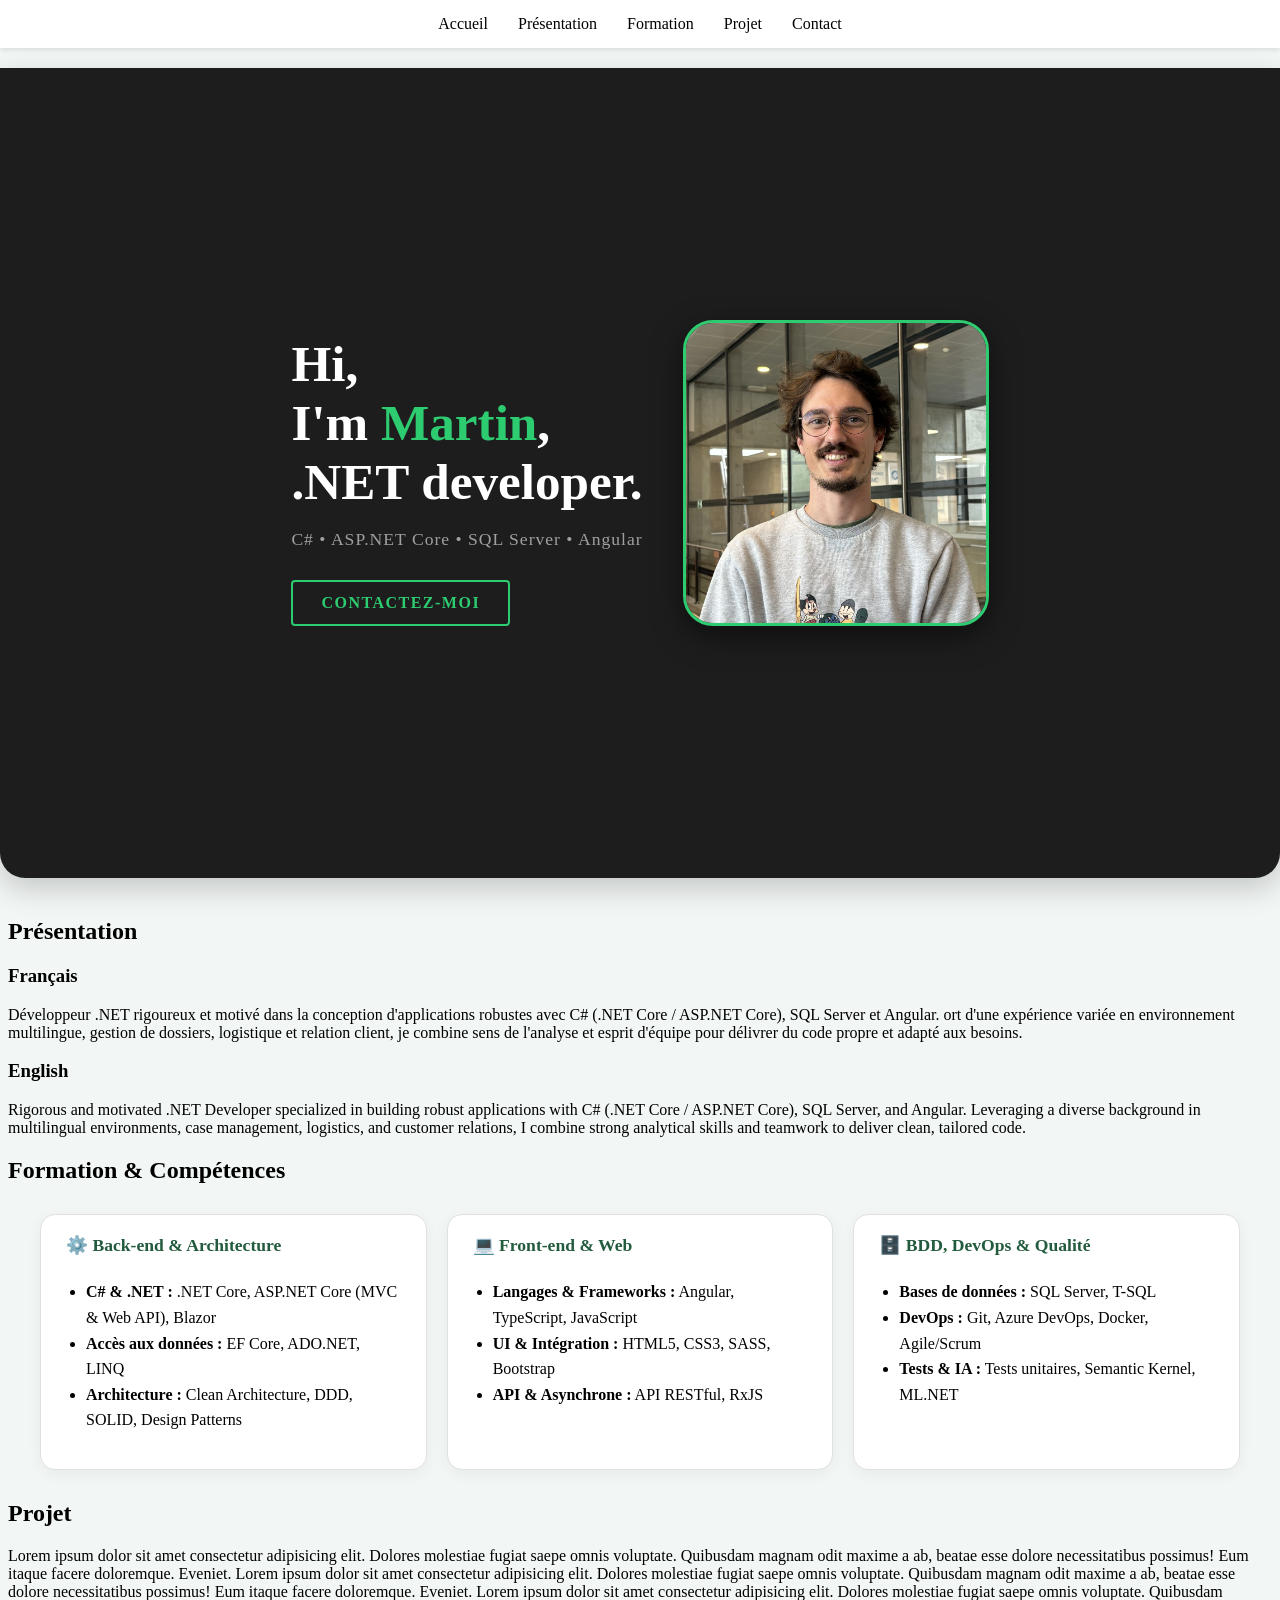
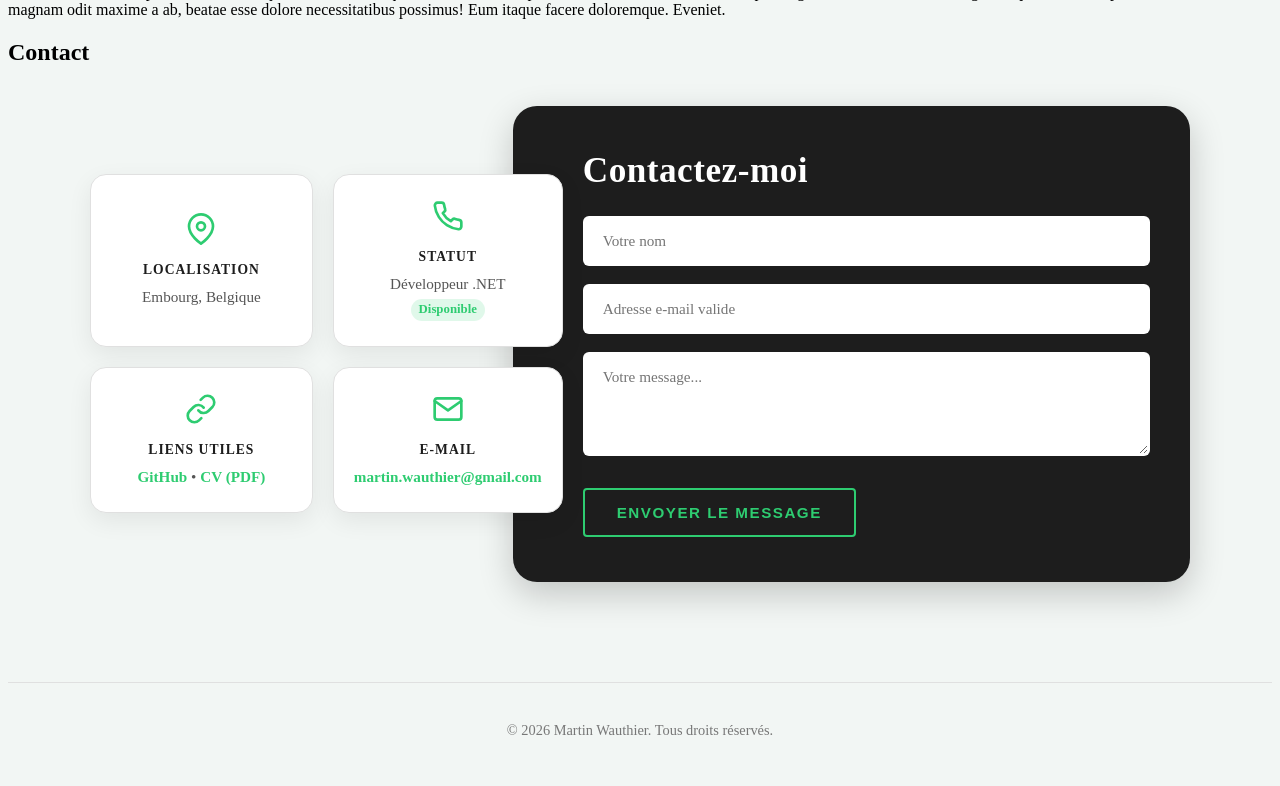
==== index.html @ 6da861cb "Rename Index.html to index.html" ====
<!DOCTYPE html>
<html lang="fr">
<head>
    <meta charset="UTF-8">
    <meta name="viewport" content="width=device-width, initial-scale=1.0">
    <link rel="stylesheet" href="main.css">
    <title>PortFolio Martin Wauthier</title>
</head>
<body >
    <nav class="navbar">
        <a href="#">Accueil</a>
        <a href="#presentation">Présentation</a>
        <a href="#formation">Formation</a>
        <a href="#projet">Projet</a>
        <a href="#contact">Contact</a>
    </nav>

    <header class="hero-section" id="accueil">
        <div class="hero-container">
            <div class="hero-left">
                
                <br>
                
                <h1 class="hero-title">
                    Hi,<br>
                    I'm <span class="highlight-name">Martin</span>,<br>
                     <span style="white-space: nowrap;">.NET developer.</span>
                </h1>
               
                <p class="hero-subtitle">C# • ASP.NET Core • SQL Server • Angular</p>
                <a href="#contact" class="btn-hero">CONTACTEZ-MOI</a>
                <br><br>
                
            </div>
            <div class="hero-right">
                <img src="PhotoProfil.webp" alt="Photo de profil de Martin Wauthier" class="hero-profile-picture">
            </div>
        </div>
    </header>    

    <h2 id="presentation">Présentation</h2>
    <div>
         <h3>Français</h3>
            
         Développeur .NET rigoureux et motivé dans la conception d'applications robustes avec C# (.NET Core / ASP.NET Core), SQL Server et Angular.
         ort d'une expérience variée en environnement multilingue, gestion de dossiers, logistique et relation client, je combine sens de l'analyse et esprit d'équipe pour délivrer du code propre et adapté aux besoins.

         <br>
         <h3>English</h3>
            
         Rigorous and motivated .NET Developer specialized in building robust applications with C# (.NET Core / ASP.NET Core), SQL Server, and Angular.
         Leveraging a diverse background in multilingual environments, case management, logistics, and customer relations, I combine strong analytical skills and teamwork to deliver clean, tailored code.

    </div>
    <h2 id="formation">Formation & Compétences</h2>

    <div class="skills-container">

        <div class="card">
            <h4>⚙️ Back-end & Architecture</h4>
            <ul>
                <li><strong>C# & .NET :</strong> .NET Core, ASP.NET Core (MVC & Web API), Blazor</li>
                <li><strong>Accès aux données :</strong> EF Core, ADO.NET, LINQ</li>
                <li><strong>Architecture :</strong> Clean Architecture, DDD, SOLID, Design Patterns</li>
            </ul>
        </div>

        <div class="card">
            <h4>💻 Front-end & Web</h4>
            <ul>
                <li><strong>Langages & Frameworks :</strong> Angular, TypeScript, JavaScript</li>
                <li><strong>UI & Intégration :</strong> HTML5, CSS3, SASS, Bootstrap</li>
                <li><strong>API & Asynchrone :</strong> API RESTful, RxJS</li>
            </ul>
        </div>

        <div class="card">
            <h4>🗄️ BDD, DevOps & Qualité</h4>
            <ul>
                <li><strong>Bases de données :</strong> SQL Server, T-SQL</li>
                <li><strong>DevOps :</strong> Git, Azure DevOps, Docker, Agile/Scrum</li>
                <li><strong>Tests & IA :</strong> Tests unitaires, Semantic Kernel, ML.NET</li>
            </ul>
        </div>

    </div>


    <h2 id="projet">Projet</h2>
    <div>Lorem ipsum dolor sit amet consectetur adipisicing elit. Dolores molestiae fugiat saepe omnis voluptate.
             Quibusdam magnam odit maxime a ab, beatae esse dolore necessitatibus possimus! Eum itaque facere doloremque. Eveniet.
            Lorem ipsum dolor sit amet consectetur adipisicing elit. Dolores molestiae fugiat saepe omnis voluptate.
             Quibusdam magnam odit maxime a ab, beatae esse dolore necessitatibus possimus! Eum itaque facere doloremque. Eveniet.
            Lorem ipsum dolor sit amet consectetur adipisicing elit. Dolores molestiae fugiat saepe omnis voluptate.
             Quibusdam magnam odit maxime a ab, beatae esse dolore necessitatibus possimus! Eum itaque facere doloremque. Eveniet.
            </div>
    <h2 id="contact">Contact</h2>

    <section class="contact-section">
        <div class="contact-container">
            
            <!-- Grille de cartes (Gauche) -->
            <div class="contact-cards-grid">
                <div class="contact-card">
                    <div class="contact-icon">
                        <svg width="32" height="32" viewBox="0 0 24 24" fill="none" stroke="#2ecc71" stroke-width="2" stroke-linecap="round" stroke-linejoin="round"><path d="M21 10c0 7-9 13-9 13s-9-6-9-13a9 9 0 0 1 18 0z"></path><circle cx="12" cy="10" r="3"></circle></svg>
                    </div>
                    <h4>LOCALISATION</h4>
                    <p>Embourg, Belgique</p>
                </div>

                <div class="contact-card">
                    <div class="contact-icon">
                        <svg width="32" height="32" viewBox="0 0 24 24" fill="none" stroke="#2ecc71" stroke-width="2" stroke-linecap="round" stroke-linejoin="round"><path d="M22 16.92v3a2 2 0 0 1-2.18 2 19.79 19.79 0 0 1-8.63-3.07 19.5 19.5 0 0 1-6-6 19.79 19.79 0 0 1-3.07-8.67A2 2 0 0 1 4.11 2h3a2 2 0 0 1 2 1.72 12.84 12.84 0 0 0 .7 2.81 2 2 0 0 1-.45 2.11L8.09 9.91a16 16 0 0 0 6 6l1.27-1.27a2 2 0 0 1 2.11-.45 12.84 12.84 0 0 0 2.81.7A2 2 0 0 1 22 16.92z"></path></svg>
                    </div>
                    <h4>STATUT</h4>
                    <p>Développeur .NET<br><span class="status-badge">Disponible</span></p>
                </div>

                <div class="contact-card">
                    <div class="contact-icon">
                        <svg width="32" height="32" viewBox="0 0 24 24" fill="none" stroke="#2ecc71" stroke-width="2" stroke-linecap="round" stroke-linejoin="round"><path d="M10 13a5 5 0 0 0 7.54.54l3-3a5 5 0 0 0-7.07-7.07l-1.72 1.71"></path><path d="M14 11a5 5 0 0 0-7.54-.54l-3 3a5 5 0 0 0 7.07 7.07l1.71-1.71"></path></svg>
                    </div>
                    <h4>LIENS UTILES</h4>
                    <p>
                        <a href="https://github.com/MartinWauthier" target="_blank" class="contact-link">GitHub</a> • 
                        <a href="CV_Martin_Wauthier.pdf" target="_blank" class="contact-link">CV (PDF)</a>
                    </p>
                </div>

                <div class="contact-card">
                    <div class="contact-icon">
                        <svg width="32" height="32" viewBox="0 0 24 24" fill="none" stroke="#2ecc71" stroke-width="2" stroke-linecap="round" stroke-linejoin="round"><path d="M4 4h16c1.1 0 2 .9 2 2v12c0 1.1-.9 2-2 2H4c-1.1 0-2-.9-2-2V6c0-1.1.9-2 2-2z"></path><polyline points="22,6 12,13 2,6"></polyline></svg>
                    </div>
                    <h4>E-MAIL</h4>
                    <p><a href="mailto:martin.wauthier@gmail.com" class="contact-link">martin.wauthier@gmail.com</a></p>
                </div>
            </div>

            <!-- Bloc Formulaire (Droite - chevauchement) -->
            <div class="contact-form-wrapper">
                <h3>Contactez-moi</h3>
                <form class="contact-form" action="#" method="POST" onsubmit="event.preventDefault(); alert('Merci pour votre message !');">
                    <div class="form-group">
                        <input type="text" id="name" name="name" placeholder="Votre nom" required>
                    </div>
                    <div class="form-group">
                        <input type="email" id="email" name="email" placeholder="Adresse e-mail valide" required>
                    </div>
                    <div class="form-group">
                        <textarea id="message" name="message" rows="4" placeholder="Votre message..." required></textarea>
                    </div>
                    <button type="submit" class="btn-submit">ENVOYER LE MESSAGE</button>
                </form>
            </div>

        </div>
    </section>

    <footer class="footer">
        <p>&copy; 2026 Martin Wauthier. Tous droits réservés.</p>
    </footer>  
    
</body>
</html>
---- main.css ----
.profilPicture {
    width: 250px;
    height: auto;
    border-radius: 100px;
    object-fit: cover;
}
body {
    background-color: #f2f6f4;
    padding-top: 90px; /* Augmentez cette valeur jusqu'à ce que votre H1 soit bien visible */
}

a {
  text-decoration: none; /* Enlève le soulignement */
  color: black;          /* Change la couleur (mettez la couleur de votre choix) */
}

.navbar {
    position: fixed;       /* Reste fixe au défilement */
    top: 0;
    left: 0;
    width: 100%;           /* Prend toute la largeur de l'écran */
    background-color: #ffffff; /* Fond blanc (ou autre couleur de votre choix) */
    padding: 15px 0;
    box-shadow: 0 2px 5px rgba(0, 0, 0, 0.1); /* Petite ombre sous la barre */
    display: flex;
    justify-content: center; /* Centre les liens au milieu de la barre */
    gap: 30px;             /* Espace entre chaque lien */
    z-index: 1000;         /* Garde la barre au-dessus de tout le reste */
}

/* --- HERO SECTION (Style Développeur Sombre - Plein Écran) --- */
.hero-section {
    background-color: #1d1d1d;
    color: #ffffff;
    min-height: calc(100vh - 90px); /* Ouvre la section sur toute la hauteur de l'écran */
    display: flex;
    align-items: center;            /* Centre verticalement le contenu */
    padding: 40px 20px;
    margin: -30px -8px 40px -8px;    /* Étend le fond sombre sur les côtés */
    border-radius: 0 0 25px 25px;
    box-shadow: 0 10px 30px rgba(0, 0, 0, 0.2);
    box-sizing: border-box;
    scroll-margin-top: 90px;        /* Ajuste l'alignement lors du clic sur le lien d'ancre */
}

h2 {
    scroll-margin-top: 90px;
}

.hero-container {
    display: flex;
    align-items: center;
    justify-content: space-between;
    max-width: 1100px;
    margin: 0 auto;
    gap: 40px;
}

.hero-left {
    flex: 1;
}

.hero-right {
    flex: 1;
    display: flex;
    justify-content: center;
}

.code-tag {
    font-family: 'Courier New', Courier, monospace;
    color: #515151;
    font-size: 1.1rem;
    font-style: italic;
}

.hero-title {
    font-size: 3.2rem;
    font-weight: 800;
    line-height: 1.15;
    margin: 15px 0;
    color: #ffffff;
}

.highlight-name {
    color: #2ecc71; /* Vert Émeraude / Vert Projet */
}

.hero-subtitle {
    color: #a0a0a0;
    font-size: 1.1rem;
    margin-bottom: 30px;
    letter-spacing: 1px;
}

.btn-hero {
    display: inline-block;
    border: 2px solid #2ecc71;
    color: #2ecc71 !important;
    padding: 12px 28px;
    font-weight: bold;
    letter-spacing: 1.5px;
    border-radius: 4px;
    transition: all 0.3s ease;
}

.btn-hero:hover {
    background-color: #2ecc71;
    color: #1d1d1d !important;
    box-shadow: 0 0 15px rgba(46, 204, 113, 0.5);
}

.hero-profile-picture {
    width: 300px;
    height: 300px;
    object-fit: cover;
    border-radius: 30px;
    border: 3px solid #2ecc71;
    box-shadow: 0 10px 30px rgba(0, 0, 0, 0.5);
}

.footer {
    padding: 25px 0;
    text-align: center;
    color: #777777;
    font-size: 0.9rem;
    border-top: 1px solid #e0e0e0;
    margin-top: 40px;
}

/* --- SECTION CONTACT (Inspirée du modèle & Thème Portfolio) --- */
.contact-section {
    padding: 20px 20px 60px 20px;
    max-width: 1100px;
    margin: 0 auto;
}

.contact-container {
    display: flex;
    align-items: center;
    justify-content: center;
    position: relative;
}

/* Grille des 4 cartes à gauche */
.contact-cards-grid {
    display: grid;
    grid-template-columns: repeat(2, 1fr);
    gap: 20px;
    z-index: 2; /* Passe au-dessus du bord du formulaire */
    flex: 1;
    max-width: 480px;
}

.contact-card {
    background-color: #ffffff;
    border-radius: 16px;
    padding: 25px 20px;
    text-align: center;
    box-shadow: 0 8px 25px rgba(0, 0, 0, 0.07);
    border: 1px solid #e0e0e0;
    transition: transform 0.3s ease, box-shadow 0.3s ease;
    display: flex;
    flex-direction: column;
    align-items: center;
    justify-content: center;
}

.contact-card:hover {
    transform: translateY(-5px);
    box-shadow: 0 12px 30px rgba(46, 204, 113, 0.15);
}

.contact-icon {
    margin-bottom: 12px;
    display: flex;
    align-items: center;
    justify-content: center;
}

.contact-card h4 {
    margin: 5px 0 8px 0;
    font-size: 0.85rem;
    font-weight: 800;
    color: #1d1d1d;
    letter-spacing: 1px;
}

.contact-card p {
    margin: 0;
    font-size: 0.95rem;
    color: #555555;
    line-height: 1.4;
}

.status-badge {
    display: inline-block;
    background-color: rgba(46, 204, 113, 0.15);
    color: #2ecc71;
    font-weight: 700;
    font-size: 0.8rem;
    padding: 2px 8px;
    border-radius: 12px;
    margin-top: 4px;
}

.contact-link {
    color: #2ecc71;
    font-weight: 600;
    transition: color 0.2s ease;
}

.contact-link:hover {
    color: #235b3e;
    text-decoration: underline;
}

/* Bloc du formulaire à droite (superposition) */
.contact-form-wrapper {
    background-color: #1d1d1d;
    color: #ffffff;
    border-radius: 24px;
    padding: 45px 40px 45px 70px;
    margin-left: -50px; /* Effet de chevauchement comme la maquette */
    z-index: 1;
    flex: 1.2;
    box-shadow: 0 12px 35px rgba(0, 0, 0, 0.2);
}

.contact-form-wrapper h3 {
    margin-top: 0;
    margin-bottom: 25px;
    font-size: 2.2rem;
    font-weight: 800;
    color: #ffffff;
    letter-spacing: 0.5px;
}

.contact-form {
    display: flex;
    flex-direction: column;
    gap: 18px;
}

.form-group input,
.form-group textarea {
    width: 100%;
    padding: 14px 18px;
    border-radius: 6px;
    border: 2px solid transparent;
    background-color: #ffffff;
    font-family: inherit;
    font-size: 0.95rem;
    color: #1d1d1d;
    box-sizing: border-box;
    transition: border-color 0.3s ease, box-shadow 0.3s ease;
}

.form-group input:focus,
.form-group textarea:focus {
    outline: none;
    border-color: #2ecc71;
    box-shadow: 0 0 10px rgba(46, 204, 113, 0.3);
}

.btn-submit {
    align-self: flex-start;
    background-color: transparent;
    border: 2px solid #2ecc71;
    color: #2ecc71;
    padding: 14px 32px;
    font-size: 0.95rem;
    font-weight: bold;
    letter-spacing: 1.5px;
    border-radius: 4px;
    cursor: pointer;
    transition: all 0.3s ease;
    margin-top: 10px;
}

.btn-submit:hover {
    background-color: #2ecc71;
    color: #1d1d1d;
    box-shadow: 0 0 15px rgba(46, 204, 113, 0.5);
}

/* Conteneur principal */
.skills-container {
    display: flex;
    justify-content: center;
    gap: 20px;               /* Espace entre les 3 cartes */
    max-width: 1200px;       /* Largeur maximale de la section */
    margin: 30px auto;       /* Centre la section dans la page */
    padding: 0 20px;
}
/* Les cartes se partagent équitablement la ligne */
.card {
    flex: 1;                 /* Force les 3 cartes à avoir exactement 1/3 de la largeur chacune */
    background-color: #ffffff;
    border-radius: 15px;
    padding: 20px 25px;
    box-shadow: 0 4px 15px rgba(0, 0, 0, 0.05);
    border: 1px solid #e0e0e0;
    transition: transform 0.2s ease, box-shadow 0.2s ease;
}
/* Effet au survol */
.card:hover {
    transform: translateY(-5px);
    box-shadow: 0 8px 20px rgba(0, 0, 0, 0.1);
}
.card h4 {
    margin-top: 0;
    color: #235b3e;
    font-size: 1.1em;
}
.card ul {
    padding-left: 20px;
    line-height: 1.6;
}
/* RESPONSIVE : Sur petit écran (tablette/mobile) */
@media (max-width: 900px) {
    .contact-container {
        flex-direction: column;
    }

    .contact-cards-grid {
        max-width: 100%;
        width: 100%;
    }

    .contact-form-wrapper {
        margin-left: 0;
        margin-top: 25px;
        padding: 35px 25px;
        width: 100%;
        box-sizing: border-box;
    }
}

@media (max-width: 768px) {
    .hero-container {
        flex-direction: column-reverse; /* La photo passe au-dessus sur mobile */
        text-align: center;
        gap: 20px;
    }
    
    .hero-title {
        font-size: 2.2rem;
    }

    .skills-container {
        flex-direction: column; /* Empile les cartes verticalement sur mobile */
    }
}

@media (max-width: 500px) {
    .contact-cards-grid {
        grid-template-columns: 1fr;
    }
}
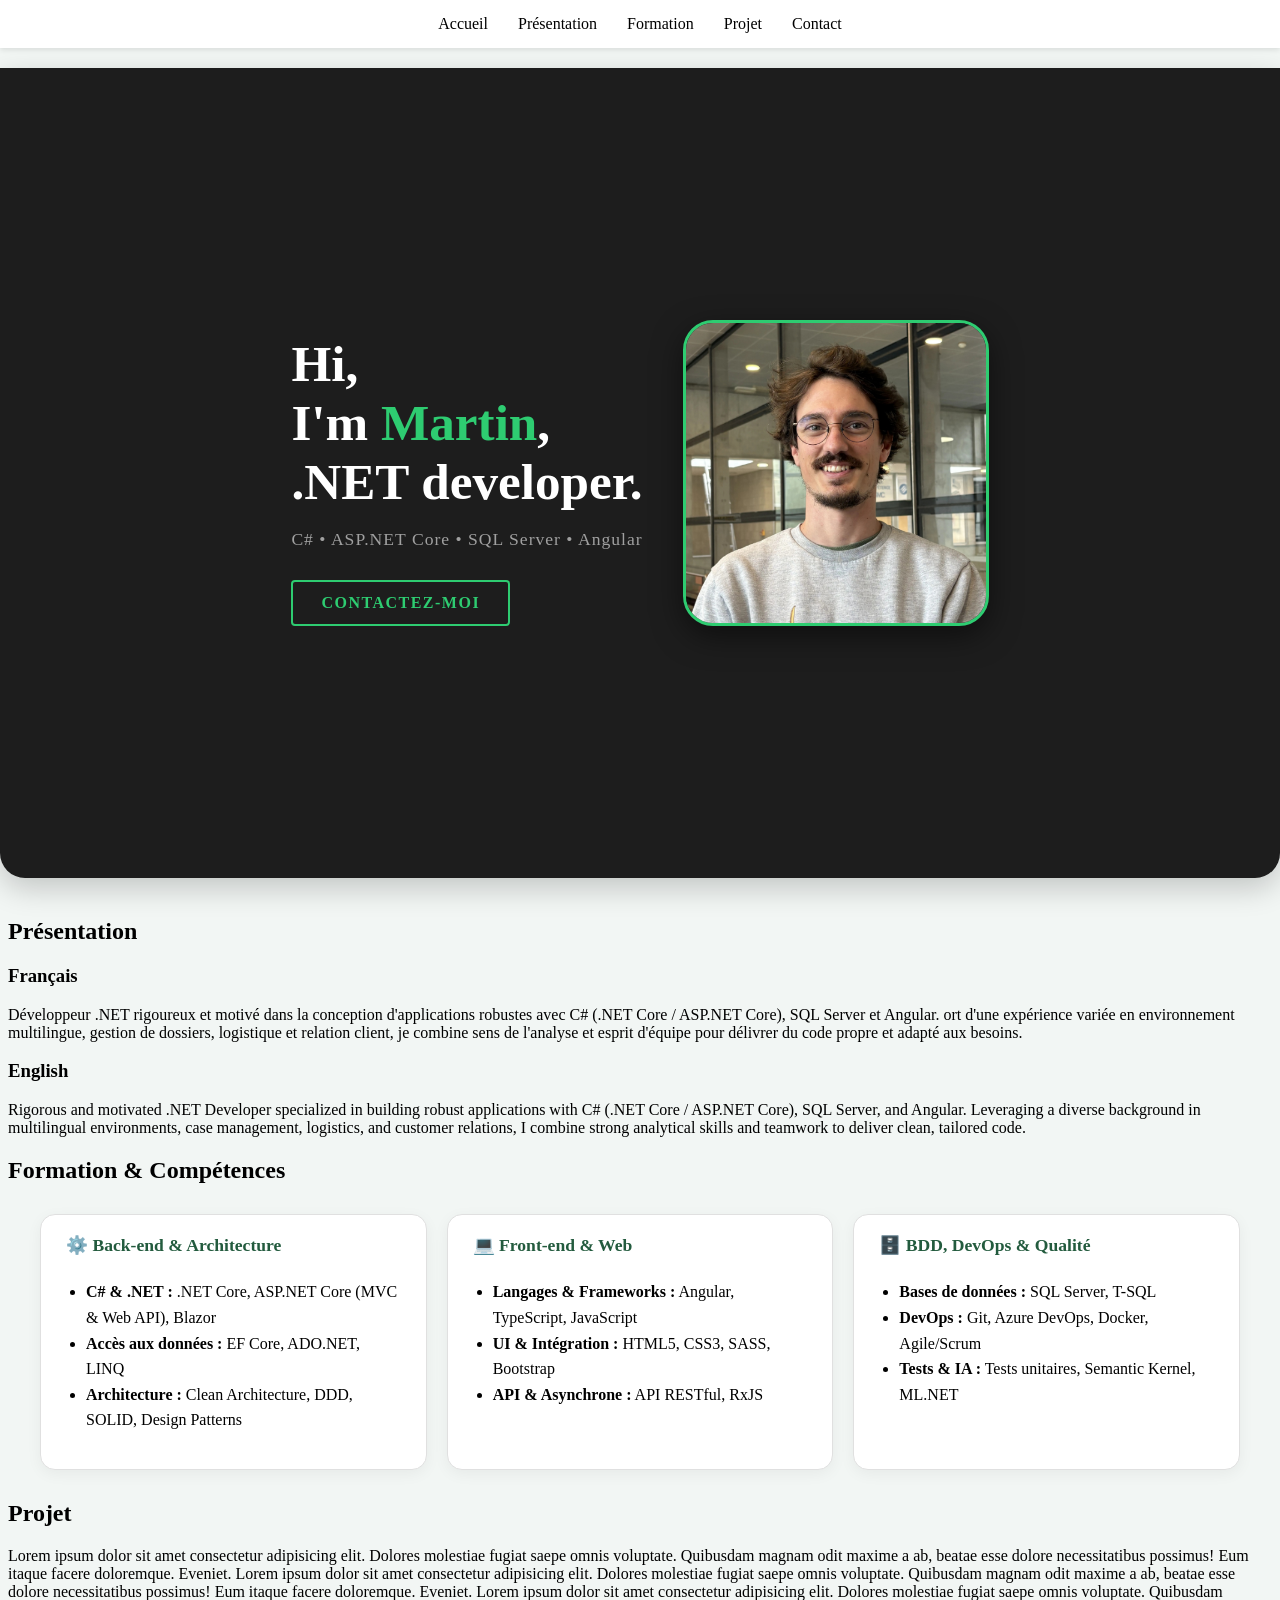
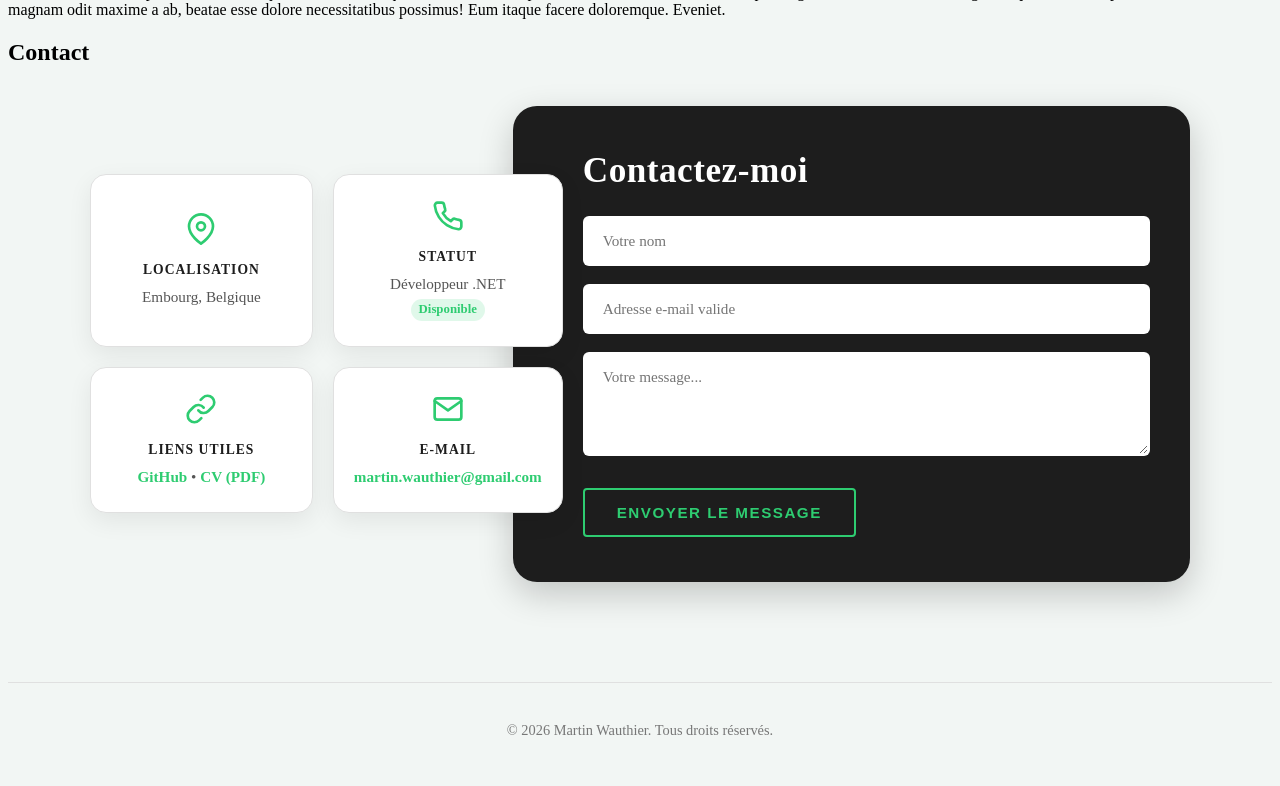
==== commit f5b54c1b: "fix pp" ====
--- a/index.html
+++ b/index.html
@@ -33,7 +33,7 @@
                 
             </div>
             <div class="hero-right">
-                <img src="PhotoProfil.webp" alt="Photo de profil de Martin Wauthier" class="hero-profile-picture">
+                <img src="PhotoProfil.webp" alt="Photo de profil de Martin Wauthier" class="hero-profile-picture" width="300" height="300" loading="eager" decoding="async">
             </div>
         </div>
     </header>    
--- a/main.css
+++ b/main.css
@@ -1,9 +1,3 @@
-.profilPicture {
-    width: 250px;
-    height: auto;
-    border-radius: 100px;
-    object-fit: cover;
-}
 body {
     background-color: #f2f6f4;
     padding-top: 90px; /* Augmentez cette valeur jusqu'à ce que votre H1 soit bien visible */
@@ -112,10 +106,14 @@
 .hero-profile-picture {
     width: 300px;
     height: 300px;
+    max-width: 100%;
+    aspect-ratio: 1 / 1;
     object-fit: cover;
+    object-position: center;
     border-radius: 30px;
     border: 3px solid #2ecc71;
     box-shadow: 0 10px 30px rgba(0, 0, 0, 0.5);
+    display: block;
 }
 
 .footer {
@@ -342,7 +340,7 @@
         text-align: center;
         gap: 20px;
     }
-    
+
     .hero-title {
         font-size: 2.2rem;
     }
